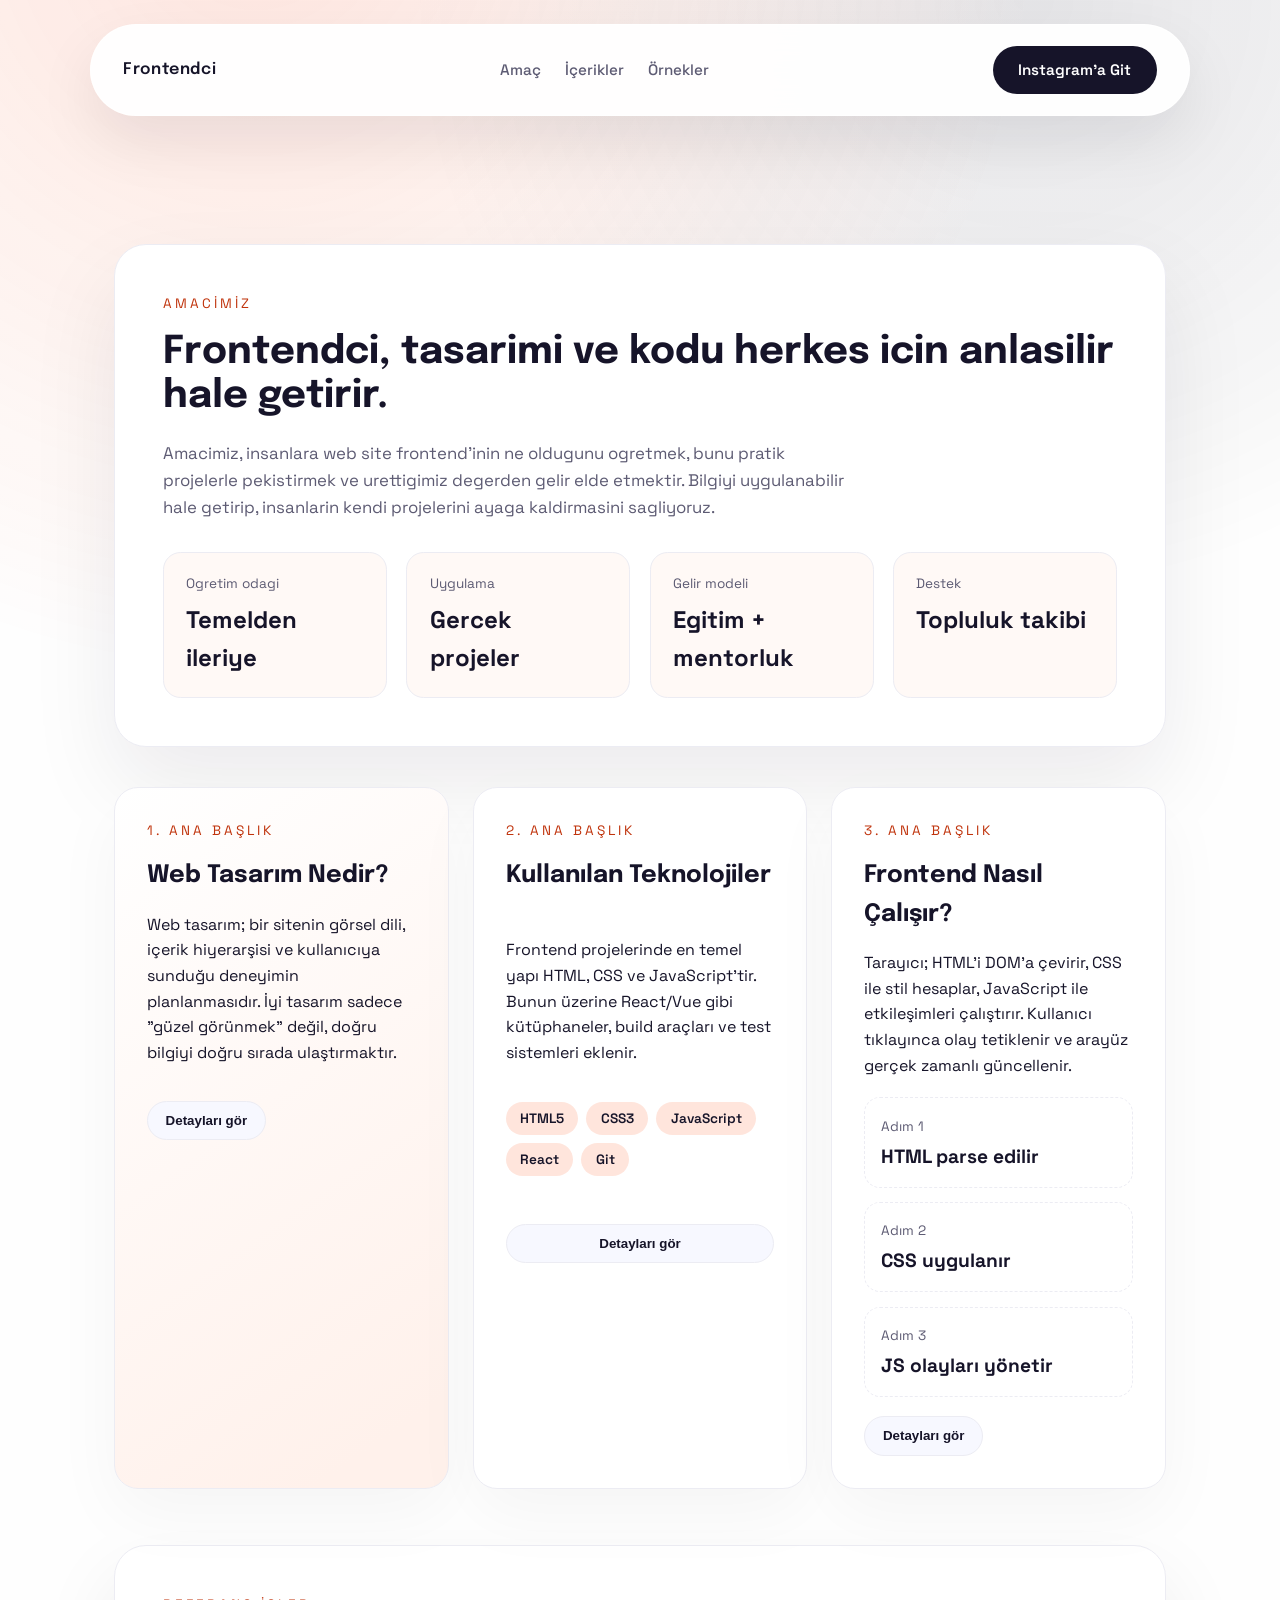
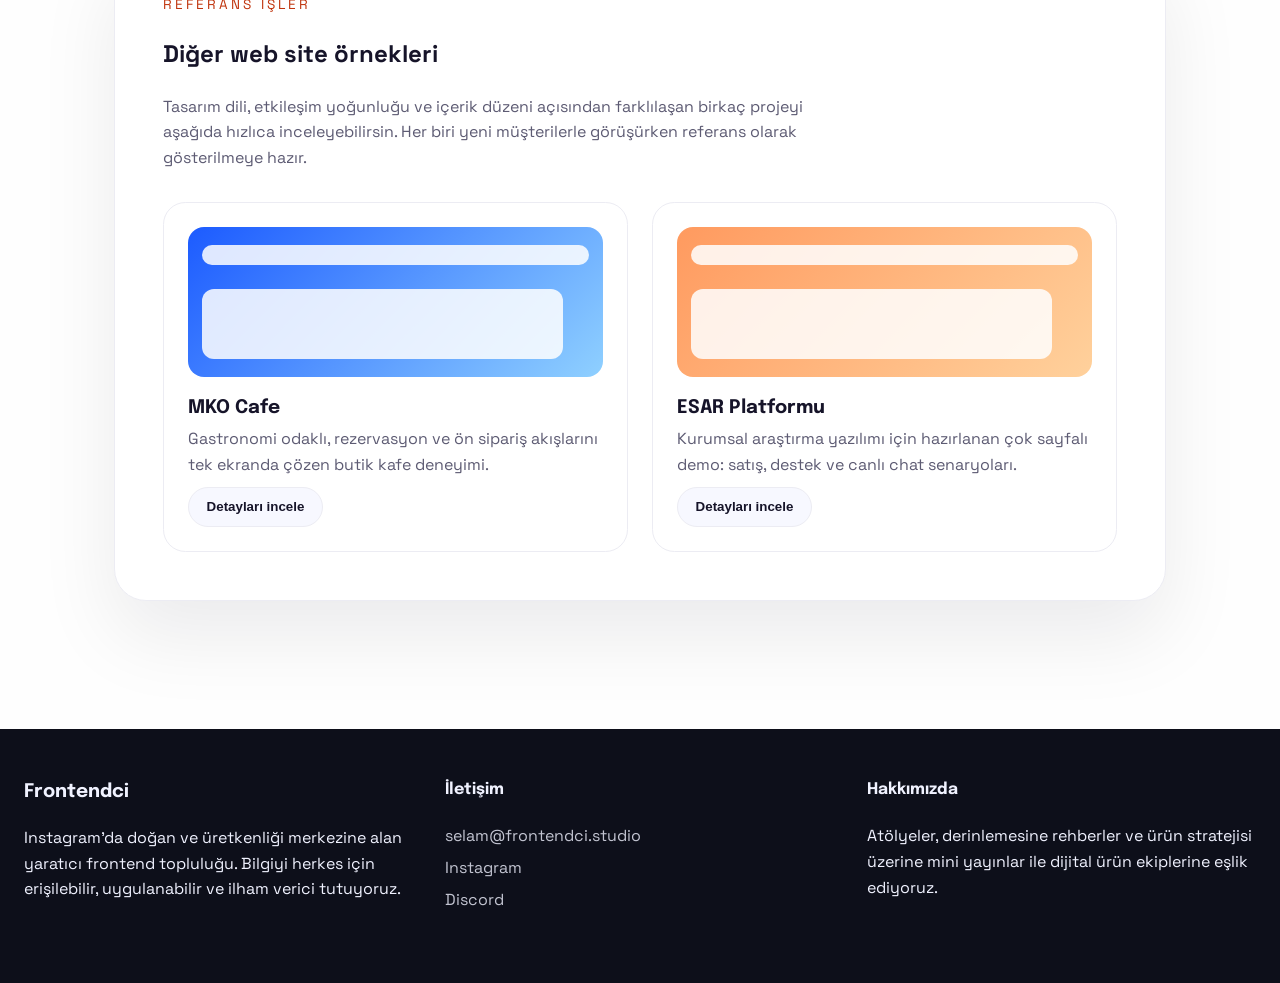
==== index.html @ 0455729c "ilk yükleme" ====
<!DOCTYPE html>
<html lang="tr">
  <head>
    <meta charset="UTF-8" />
    <meta name="viewport" content="width=device-width, initial-scale=1.0" />
    <title>Frontendci • Instagram Bilgi Sayfası</title>
    <link rel="preconnect" href="https://fonts.googleapis.com" />
    <link rel="preconnect" href="https://fonts.gstatic.com" crossorigin />
    <link
      href="https://fonts.googleapis.com/css2?family=Space+Grotesk:wght@400;500;600&family=Epilogue:wght@500;600&display=swap"
      rel="stylesheet"
    />
    <link rel="stylesheet" href="styles.css" />
    <script src="app.js" defer></script>
  </head>
  <body>
    <div class="page-background" aria-hidden="true"></div>
    <header class="site-header">
      <div class="logo-group" aria-label="Frontendci">
        <p class="logo-text">Frontendci</p>
      </div>
      <nav class="nav-links">
        <a href="#vizyon">Amaç</a>
        <a href="#icerik">İçerikler</a>
        <a href="#projeler">Örnekler</a>
      </nav>
      <a
        class="cta-button"
        href="https://www.instagram.com/frontendci"
        target="_blank"
        rel="noopener noreferrer"
      >
        Instagram'a Git
      </a>
    </header>

    <main>
      <section class="hero-card" id="vizyon">
        <p class="eyebrow">Amacimiz</p>
        <h1>Frontendci, tasarimi ve kodu herkes icin anlasilir hale getirir.</h1>
        <p class="lead">
          Amacimiz, insanlara web site frontend'inin ne oldugunu ogretmek, bunu pratik
          projelerle pekistirmek ve urettigimiz degerden gelir elde etmektir. Bilgiyi
          uygulanabilir hale getirip, insanlarin kendi projelerini ayaga kaldirmasini
          sagliyoruz.
        </p>
        <div class="metric-strip">
          <article>
            <span>Ogretim odagi</span>
            <strong>Temelden ileriye</strong>
          </article>
          <article>
            <span>Uygulama</span>
            <strong>Gercek projeler</strong>
          </article>
          <article>
            <span>Gelir modeli</span>
            <strong>Egitim + mentorluk</strong>
          </article>
          <article>
            <span>Destek</span>
            <strong>Topluluk takibi</strong>
          </article>
        </div>
      </section>

      <section class="info-grid" id="icerik">
        <article class="info-card highlight">
          <div class="card-head">
            <p class="eyebrow">1. Ana başlık</p>
            <h2>Web Tasarım Nedir?</h2>
          </div>
          <p>
            Web tasarım; bir sitenin görsel dili, içerik hiyerarşisi ve kullanıcıya sunduğu
            deneyimin planlanmasıdır. İyi tasarım sadece "güzel görünmek" değil, doğru bilgiyi
            doğru sırada ulaştırmaktır.
          </p>
          <button
            class="site-trigger info-trigger"
            data-title="Web Tasarım Nedir?"
            data-description="Web tasarım; tipografi, renk, boşluk, hiyerarşi ve etkileşim kararlarının birleşimidir."
            data-topics="Bilgi mimarisi: Kullanıcı neyi, hangi sırayla görmeli?|Görsel hiyerarşi: Başlık, alt başlık, CTA dengesi|Kullanıcı deneyimi: Hızlı anlaşılan, yönlendirici arayüz akışı"
            data-code-key="web-tasarim"
            data-demo="demos/web-tasarim/index.html"
          >
            Detayları gör
          </button>
        </article>

        <article class="info-card stack">
          <div class="card-head">
            <p class="eyebrow">2. Ana başlık</p>
            <h2>Kullanılan Teknolojiler</h2>
          </div>
          <p>
            Frontend projelerinde en temel yapı HTML, CSS ve JavaScript'tir. Bunun üzerine
            React/Vue gibi kütüphaneler, build araçları ve test sistemleri eklenir.
          </p>
          <div class="tag-rail">
            <span>HTML5</span>
            <span>CSS3</span>
            <span>JavaScript</span>
            <span>React</span>
            <span>Git</span>
          </div>
          <button
            class="site-trigger info-trigger"
            data-title="Kullanılan Teknolojiler"
            data-description="Modern frontend sürecinde kullanılan temel ve yardımcı teknolojilerin kısa özeti."
            data-topics="HTML: Sayfanın iskeleti ve semantik etiketler|CSS: Düzen, renk, responsive davranışlar|JavaScript: Etkileşim, veri yönetimi, olay akışları"
            data-code-key="teknolojiler"
            data-demo="demos/kullanilan-teknolojiler/index.html"
          >
            Detayları gör
          </button>
        </article>

        <article class="info-card" id="topluluk">
          <div class="card-head">
            <p class="eyebrow">3. Ana başlık</p>
            <h2>Frontend Nasıl Çalışır?</h2>
          </div>
          <p>
            Tarayıcı; HTML'i DOM'a çevirir, CSS ile stil hesaplar, JavaScript ile etkileşimleri
            çalıştırır. Kullanıcı tıklayınca olay tetiklenir ve arayüz gerçek zamanlı güncellenir.
          </p>
          <div class="status-board">
            <div>
              <span>Adım 1</span>
              <strong>HTML parse edilir</strong>
            </div>
            <div>
              <span>Adım 2</span>
              <strong>CSS uygulanır</strong>
            </div>
            <div>
              <span>Adım 3</span>
              <strong>JS olayları yönetir</strong>
            </div>
          </div>
          <button
            class="site-trigger info-trigger"
            data-title="Frontend Nasıl Çalışır?"
            data-description="Tarayıcıda bir sayfanın yüklenmesinden kullanıcı etkileşimine kadar geçen sürecin özeti."
            data-topics="DOM oluşturma: HTML etiketleri ağaca dönüştürülür|Render aşaması: CSS ile kutu modeli ve yerleşim hesaplanır|Etkileşim: JavaScript olay dinleyicileriyle arayüz güncellenir"
            data-code-key="frontend-calisma"
            data-demo="demos/frontend-nasil-calisir/index.html"
          >
            Detayları gör
          </button>
        </article>
      </section>

      <section class="portfolio" id="projeler">
        <header>
          <p class="eyebrow">Referans işler</p>
          <h2>Diğer web site örnekleri</h2>
          <p class="portfolio-lead">
            Tasarım dili, etkileşim yoğunluğu ve içerik düzeni açısından farklılaşan
            birkaç projeyi aşağıda hızlıca inceleyebilirsin. Her biri yeni müşterilerle
            görüşürken referans olarak gösterilmeye hazır.
          </p>
        </header>
        <div class="portfolio-grid">
          <article class="site-card">
            <div class="site-shot gradient-one" aria-hidden="true"></div>
            <div>
              <h3>MKO Cafe</h3>
              <p>
                Gastronomi odaklı, rezervasyon ve ön sipariş akışlarını tek ekranda çözen butik kafe deneyimi.
              </p>
              <button
                class="site-trigger"
                data-title="MKO Cafe"
                data-description="Ön sipariş destekli rezervasyon formu, cam efektli kartlar ve geniş menü akışıyla premium kafe sunumu."
                data-src="projects/mko-cafe/index.html"
              >
                Detayları incele
              </button>
            </div>
          </article>
          <article class="site-card">
            <div class="site-shot gradient-two" aria-hidden="true"></div>
            <div>
              <h3>ESAR Platformu</h3>
              <p>
                Kurumsal araştırma yazılımı için hazırlanan çok sayfalı demo: satış, destek ve canlı chat senaryoları.
              </p>
              <button
                class="site-trigger"
                data-title="ESAR Platformu"
                data-description="Çok sayfalı SaaS tanıtımı, fiyatlandırma kartları ve canlı destek widget'ıyla birlikte geliyor."
                data-src="projects/esar/esar.html"
              >
                Detayları incele
              </button>
            </div>
          </article>
        </div>
      </section>

      <div class="site-modal" aria-hidden="true">
        <div class="site-modal__backdrop" data-close-modal></div>
        <div class="site-modal__dialog" role="dialog" aria-modal="true" aria-labelledby="site-modal-title" tabindex="-1">
          <button class="site-modal__close" aria-label="Pencereyi kapat" data-close-modal>&times;</button>
          <div class="site-modal__info">
            <p class="eyebrow">Canlı önizleme</p>
            <h3 id="site-modal-title">Örnek başlık</h3>
            <p id="site-modal-description">Bu alan tıklanan karttan gelen açıklamayla güncellenir.</p>
          </div>
          <div class="site-modal__frame">
            <iframe src="" title="Site örneği" loading="lazy"></iframe>
          </div>
        </div>
      </div>

      <div class="info-modal" aria-hidden="true">
        <div class="info-modal__backdrop" data-close-info></div>
        <div class="info-modal__dialog" role="dialog" aria-modal="true" aria-labelledby="info-modal-title" tabindex="-1">
          <button class="info-modal__close" aria-label="Bilgi kartını kapat" data-close-info>&times;</button>
          <p class="eyebrow">Frontend bilgi kartı</p>
          <h3 id="info-modal-title">Kart Başlığı</h3>
          <p id="info-modal-description">Kart açıklaması burada görünecek.</p>
          <ul id="info-modal-list"></ul>
          <div class="info-modal__code-wrap">
            <h4>Ornek Kod</h4>
            <pre><code id="info-modal-code"></code></pre>
          </div>
          <div class="info-modal__demo-wrap">
            <h4>Canli Onizleme</h4>
            <iframe id="info-modal-demo" src="" title="Kod onizleme" loading="lazy"></iframe>
          </div>
        </div>
      </div>
    </main>

    <footer class="site-footer">
      <div>
        <h3>Frontendci</h3>
        <p>
          Instagram'da doğan ve üretkenliği merkezine alan yaratıcı frontend topluluğu.
          Bilgiyi herkes için erişilebilir, uygulanabilir ve ilham verici tutuyoruz.
        </p>
      </div>
      <div>
        <h4>İletişim</h4>
        <a href="mailto:selam@frontendci.studio">selam@frontendci.studio</a>
        <a href="https://www.instagram.com/frontendci" target="_blank" rel="noopener noreferrer"
          >Instagram</a
        >
        <a href="https://discord.gg/" target="_blank" rel="noopener noreferrer">Discord</a>
      </div>
      <div>
        <h4>Hakkımızda</h4>
        <p>
          Atölyeler, derinlemesine rehberler ve ürün stratejisi üzerine mini yayınlar ile
          dijital ürün ekiplerine eşlik ediyoruz.
        </p>
      </div>
    </footer>
  </body>
</html>
---- styles.css ----
:root {
  --page-bg: #fefefe;
  --ink: #161429;
  --muted: #5d5b73;
  --accent: #ff5b2e;
  --accent-soft: #ffe5dc;
  --accent-dark: #c0340d;
  --card: #ffffff;
  --border: #ececf3;
  --shadow: 0 40px 90px rgba(21, 17, 40, 0.08);
  --radius-xl: 2rem;
}

* {
  box-sizing: border-box;
}

body {
  margin: 0;
  min-height: 100vh;
  font-family: "Space Grotesk", "Epilogue", sans-serif;
  background: var(--page-bg);
  color: var(--ink);
  line-height: 1.6;
  overflow-x: hidden;
}

.page-background {
  position: fixed;
  inset: 0;
  background:
    radial-gradient(circle at 20% -10%, rgba(255, 91, 46, 0.17), transparent 55%),
    radial-gradient(circle at 80% 0%, rgba(22, 20, 41, 0.12), transparent 45%);
  opacity: 0.9;
  z-index: 0;
  pointer-events: none;
  animation: ambientGlow 24s ease-in-out infinite;
}

main {
  position: relative;
  z-index: 1;
  width: min(1100px, 100%);
  margin: 8rem auto 4rem;
  padding: 0 1.5rem 4rem;
}

.site-header {
  position: sticky;
  top: 0;
  z-index: 2;
  display: flex;
  align-items: center;
  justify-content: space-between;
  padding: 1.3rem 2rem;
  margin: 1.5rem auto 0;
  width: min(1100px, 100%);
  border-radius: 999px;
  background: rgba(255, 255, 255, 0.94);
  border: 1px solid rgba(255, 255, 255, 0.6);
  box-shadow: 0 25px 60px rgba(15, 11, 29, 0.08);
  -webkit-backdrop-filter: blur(18px);
  backdrop-filter: blur(18px);
  transition: padding 0.25s ease, transform 0.25s ease, width 0.25s ease;
}

body.modal-open .site-header {
  width: min(980px, 92%);
  padding: 0.75rem 1.2rem;
  transform: scale(0.92);
}

body.modal-open .logo-text {
  font-size: 0.9rem;
}

body.modal-open .nav-links {
  gap: 1rem;
  font-size: 0.84rem;
}

body.modal-open .cta-button {
  padding: 0.58rem 1.2rem;
  font-size: 0.82rem;
}

.logo-group {
  display: inline-flex;
  align-items: center;
  gap: 0.65rem;
  font-family: "Epilogue", sans-serif;
  font-weight: 600;
  letter-spacing: 0.04em;
}

.logo-text {
  margin: 0;
  font-size: 1rem;
}

.nav-links {
  display: flex;
  gap: 1.5rem;
  font-size: 0.95rem;
}

.nav-links a {
  text-decoration: none;
  color: var(--muted);
  font-weight: 500;
  transition: color 0.2s ease;
}

.nav-links a:hover {
  color: var(--accent);
}

.cta-button {
  padding: 0.75rem 1.6rem;
  border-radius: 999px;
  background: var(--ink);
  color: #fff;
  text-decoration: none;
  font-weight: 600;
  font-size: 0.95rem;
  transition: transform 0.2s ease, background 0.2s ease;
}

.cta-button:hover {
  transform: translateY(-1px);
  background: var(--accent);
}

.hero-card {
  background: var(--card);
  border-radius: var(--radius-xl);
  padding: 3rem;
  box-shadow: var(--shadow);
  border: 1px solid var(--border);
  margin-top: 2rem;
  animation: floatCard 18s ease-in-out infinite;
}

.eyebrow {
  font-size: 0.85rem;
  letter-spacing: 0.22em;
  text-transform: uppercase;
  color: var(--accent-dark);
  margin: 0 0 1rem;
}

h1 {
  font-family: "Epilogue", sans-serif;
  font-size: clamp(2rem, 3vw, 3.3rem);
  line-height: 1.15;
  margin: 0 0 1.3rem;
}

.lead {
  max-width: 62ch;
  font-size: 1.05rem;
  color: var(--muted);
}

.metric-strip {
  display: grid;
  grid-template-columns: repeat(auto-fit, minmax(160px, 1fr));
  gap: 1.2rem;
  margin-top: 2rem;
}

.metric-strip article {
  padding: 1.2rem 1.4rem;
  border: 1px solid var(--border);
  border-radius: 1.1rem;
  background: #fff9f6;
}

.metric-strip span {
  display: block;
  font-size: 0.85rem;
  color: var(--muted);
}

.metric-strip strong {
  display: block;
  font-size: 1.5rem;
  margin-top: 0.4rem;
}

.info-grid {
  display: grid;
  grid-template-columns: repeat(auto-fit, minmax(280px, 1fr));
  gap: 1.5rem;
  margin-top: 2.5rem;
}

.info-card {
  background: var(--card);
  border-radius: 1.5rem;
  padding: 2rem;
  border: 1px solid var(--border);
  box-shadow: 0 25px 70px rgba(19, 17, 35, 0.04);
}

.info-card .info-trigger {
  margin-top: 1.2rem;
}

.info-card.highlight {
  background: linear-gradient(145deg, var(--card), #fff1eb 90%);
}

.info-card.stack {
  display: flex;
  flex-direction: column;
  gap: 1rem;
}

.card-head h2 {
  margin: 0 0 0.6rem;
  font-family: "Epilogue", sans-serif;
}

ul {
  padding-left: 1rem;
  margin: 1rem 0 0;
  color: var(--muted);
}

li + li {
  margin-top: 0.5rem;
}

.tag-rail {
  display: flex;
  flex-wrap: wrap;
  gap: 0.5rem;
  margin: 0.3rem 0 0.8rem;
}

.tag-rail span {
  padding: 0.35rem 0.9rem;
  border-radius: 999px;
  background: var(--accent-soft);
  font-size: 0.85rem;
  font-weight: 600;
}

.status-board {
  display: grid;
  gap: 0.9rem;
  margin-top: 1.2rem;
}

.status-board div {
  border: 1px dashed var(--border);
  border-radius: 1rem;
  padding: 0.9rem 1rem;
}

.status-board span {
  font-size: 0.85rem;
  color: var(--muted);
}

.status-board strong {
  display: block;
  font-size: 1.2rem;
  margin-top: 0.2rem;
}

.site-footer {
  position: relative;
  z-index: 1;
  width: 100%;
  padding: 3rem 1.5rem 4rem;
  background: #0d0f1a;
  color: #f0f2ff;
  display: grid;
  gap: 2rem;
  grid-template-columns: repeat(auto-fit, minmax(220px, 1fr));
  transition: opacity 0.25s ease, visibility 0.25s ease, transform 0.25s ease;
}

body.modal-open .site-footer {
  opacity: 0;
  visibility: hidden;
  pointer-events: none;
  transform: translateY(10px);
}

.site-footer h3,
.site-footer h4 {
  margin-top: 0;
  font-family: "Epilogue", sans-serif;
}

.site-footer a {
  display: block;
  color: #f0f2ff;
  text-decoration: none;
  margin-bottom: 0.4rem;
  opacity: 0.8;
  transition: opacity 0.2s ease;
}

.site-footer a:hover {
  opacity: 1;
}

.portfolio {
  margin-top: 3.5rem;
  background: var(--card);
  border-radius: var(--radius-xl);
  padding: 3rem;
  border: 1px solid var(--border);
  box-shadow: 0 35px 80px rgba(15, 11, 29, 0.08);
}

.portfolio header {
  max-width: 640px;
}

.portfolio-lead {
  color: var(--muted);
  margin-top: 0.6rem;
}

.portfolio-grid {
  display: grid;
  grid-template-columns: repeat(auto-fit, minmax(240px, 1fr));
  gap: 1.5rem;
  margin-top: 2rem;
}

.site-card {
  display: flex;
  flex-direction: column;
  gap: 1rem;
  padding: 1.5rem;
  border-radius: 1.4rem;
  border: 1px solid var(--border);
  background: #fff;
}

.site-shot {
  width: 100%;
  height: 150px;
  border-radius: 1rem;
  background: linear-gradient(135deg, #d7ddff, #f8f0ff);
  position: relative;
  overflow: hidden;
}

.site-shot::after,
.site-shot::before {
  content: "";
  position: absolute;
  border-radius: 12px;
  background: rgba(255, 255, 255, 0.85);
}

.site-shot::before {
  top: 18px;
  left: 14px;
  right: 14px;
  height: 20px;
}

.site-shot::after {
  bottom: 18px;
  left: 14px;
  right: 40px;
  height: 70px;
}

.gradient-one {
  background: linear-gradient(135deg, #1c5bff, #8fd0ff);
}

.gradient-two {
  background: linear-gradient(135deg, #ff9a5f, #ffd19c);
}

.gradient-three {
  background: linear-gradient(135deg, #7d5bff, #c89dff);
}

.site-card h3 {
  margin: 0 0 0.2rem;
  font-family: "Epilogue", sans-serif;
}

.site-card p {
  margin: 0 0 0.6rem;
  color: var(--muted);
}

.site-trigger {
  display: inline-flex;
  align-items: center;
  justify-content: center;
  padding: 0.7rem 1.1rem;
  border-radius: 999px;
  border: 1px solid var(--border);
  background: #f7f8ff;
  color: var(--ink);
  font-weight: 600;
  cursor: pointer;
  transition: transform 0.2s ease, box-shadow 0.2s ease;
}

.site-trigger:hover {
  transform: translateY(-1px);
  box-shadow: 0 12px 30px rgba(10, 6, 24, 0.12);
}

.site-modal {
  position: fixed;
  inset: 0;
  display: none;
  align-items: center;
  justify-content: center;
  z-index: 5;
}

.site-modal.is-active {
  display: flex;
}

.site-modal__backdrop {
  position: absolute;
  inset: 0;
  background: rgba(10, 6, 24, 0.55);
  -webkit-backdrop-filter: blur(8px);
  backdrop-filter: blur(8px);
}

.site-modal__dialog {
  position: relative;
  width: min(1100px, 92%);
  max-height: 90vh;
  padding: 2rem;
  border-radius: 1.8rem;
  background: #fff;
  box-shadow: 0 45px 120px rgba(7, 4, 18, 0.35);
  display: grid;
  grid-template-columns: minmax(220px, 320px) 1fr;
  gap: 2rem;
  z-index: 1;
  overflow: auto;
}

.site-modal__info {
  display: flex;
  flex-direction: column;
  gap: 0.5rem;
}

.site-modal__frame {
  border-radius: 1.2rem;
  border: 1px solid var(--border);
  overflow: hidden;
  background: #0e111d;
  height: min(70vh, 720px);
}

.site-modal__frame iframe {
  width: 100%;
  height: 100%;
  min-height: 420px;
  border: 0;
}

.site-modal__close {
  position: absolute;
  top: 1rem;
  right: 1rem;
  width: 38px;
  height: 38px;
  border: none;
  border-radius: 50%;
  background: rgba(0, 0, 0, 0.06);
  font-size: 1.4rem;
  cursor: pointer;
}

body.modal-open {
  overflow: hidden;
}

.info-modal {
  position: fixed;
  inset: 0;
  display: none;
  align-items: center;
  justify-content: center;
  z-index: 5;
}

.info-modal.is-active {
  display: flex;
}

.info-modal__backdrop {
  position: absolute;
  inset: 0;
  background: rgba(10, 6, 24, 0.55);
  -webkit-backdrop-filter: blur(8px);
  backdrop-filter: blur(8px);
}

.info-modal__dialog {
  position: relative;
  width: min(980px, 94%);
  max-height: 90vh;
  padding: 2.2rem;
  border-radius: 1.8rem;
  background: #fff;
  box-shadow: 0 45px 120px rgba(7, 4, 18, 0.35);
  z-index: 1;
  display: grid;
  gap: 1rem;
  overflow: auto;
}

.info-modal__dialog ul {
  margin: 0;
  padding-left: 1.1rem;
  color: var(--muted);
  line-height: 1.5;
}

.info-modal__code-wrap,
.info-modal__demo-wrap {
  border: 1px solid var(--border);
  border-radius: 1rem;
  padding: 1rem;
  background: #fbfcff;
}

.info-modal__code-wrap h4,
.info-modal__demo-wrap h4 {
  margin: 0 0 0.7rem;
  font-family: "Epilogue", sans-serif;
}

.info-modal__code-wrap pre {
  margin: 0;
  overflow: auto;
  background: #121522;
  color: #f4f7ff;
  padding: 1rem;
  border-radius: 0.8rem;
  font-size: 0.86rem;
  line-height: 1.45;
}

.info-modal__demo-wrap iframe {
  width: 100%;
  min-height: 260px;
  border: 1px solid var(--border);
  border-radius: 0.8rem;
  background: #fff;
}

.info-modal__close {
  position: absolute;
  top: 1rem;
  right: 1rem;
  width: 38px;
  height: 38px;
  border: none;
  border-radius: 50%;
  background: rgba(0, 0, 0, 0.06);
  font-size: 1.4rem;
  cursor: pointer;
}

@media (max-width: 900px) {
  .site-modal__dialog {
    grid-template-columns: 1fr;
    width: min(600px, 94%);
    padding: 1.5rem;
  }

  .site-modal__frame iframe {
    min-height: 320px;
  }

  .info-modal__dialog {
    width: min(640px, 95%);
    padding: 1.5rem;
  }
}

@keyframes floatCard {
  0% {
    transform: translateY(0px);
  }
  50% {
    transform: translateY(-8px);
  }
  100% {
    transform: translateY(0px);
  }
}

@keyframes ambientGlow {
  0% {
    transform: translateX(0px);
  }
  50% {
    transform: translateX(-40px);
  }
  100% {
    transform: translateX(0px);
  }
}

@media (max-width: 768px) {
  .site-header {
    flex-wrap: wrap;
    gap: 1rem;
    border-radius: 1.2rem;
  }

  .nav-links {
    width: 100%;
    justify-content: center;
  }

  .hero-card {
    padding: 2.2rem;
  }
}
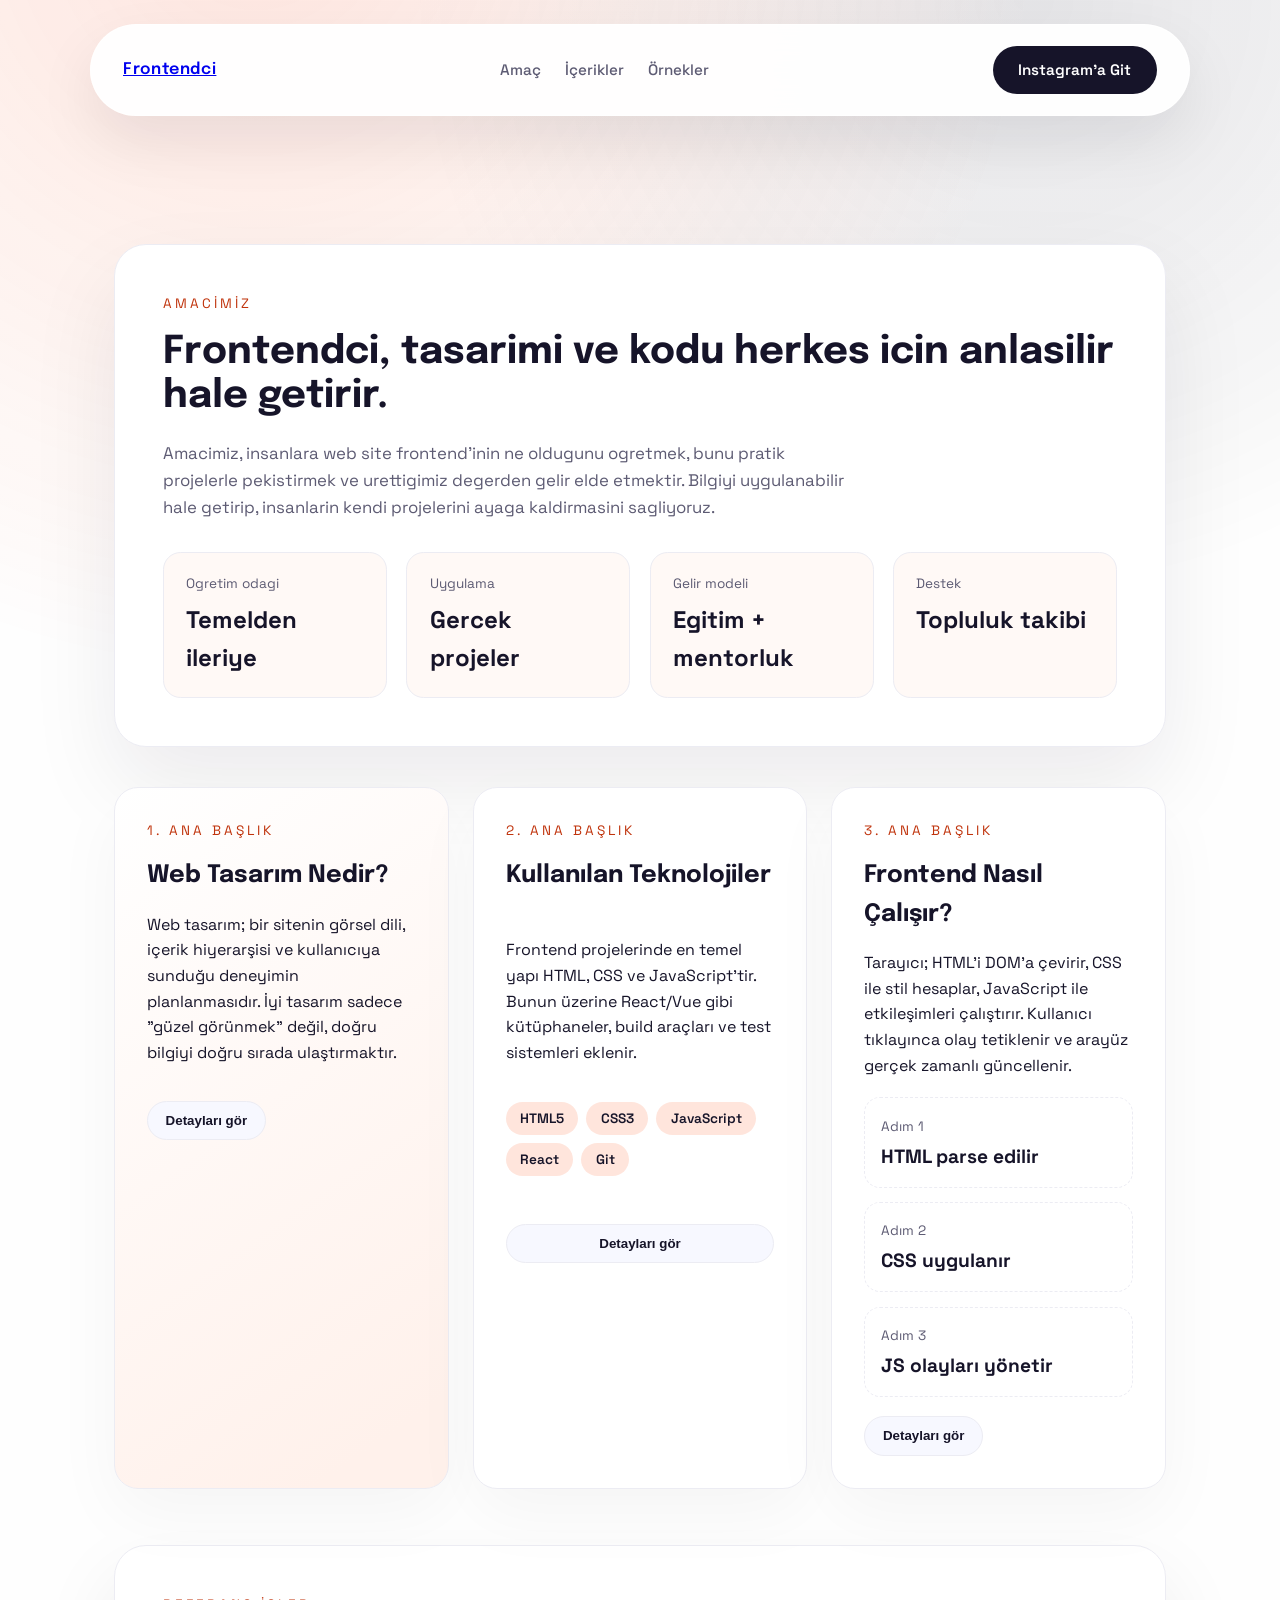
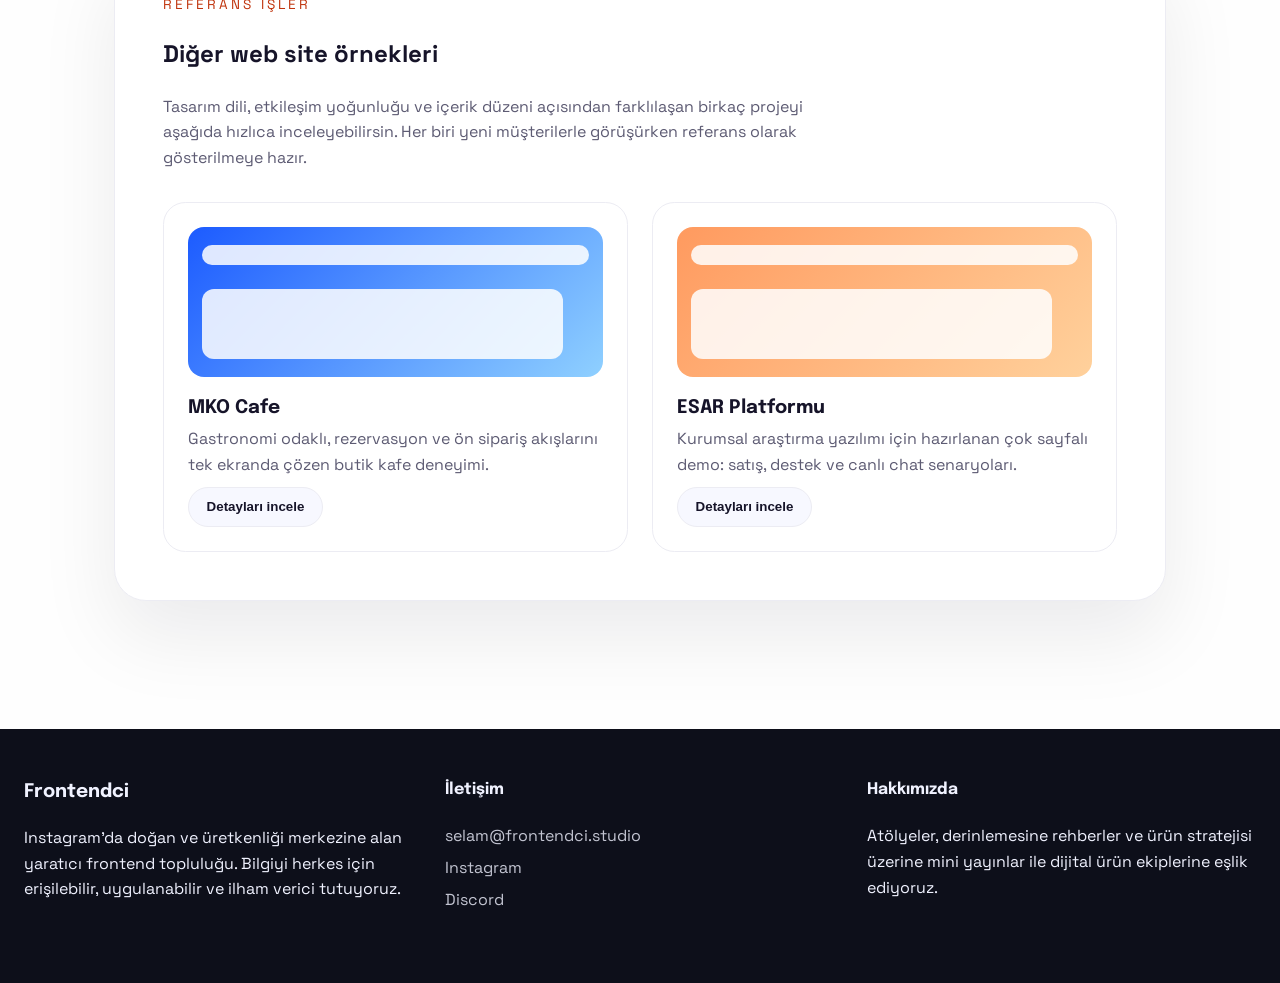
==== commit c4715704: "site güncelleme" ====
--- a/index.html
+++ b/index.html
@@ -16,9 +16,9 @@
   <body>
     <div class="page-background" aria-hidden="true"></div>
     <header class="site-header">
-      <div class="logo-group" aria-label="Frontendci">
-        <p class="logo-text">Frontendci</p>
-      </div>
+      <a class="logo-group" href="#vizyon" aria-label="Frontendci anasayfa">
+        <span class="logo-text">Frontendci</span>
+      </a>
       <nav class="nav-links">
         <a href="#vizyon">Amaç</a>
         <a href="#icerik">İçerikler</a>
--- a/styles.css
+++ b/styles.css
@@ -624,14 +624,46 @@
     flex-wrap: wrap;
     gap: 1rem;
     border-radius: 1.2rem;
+    padding: 1rem 1.2rem;
+    align-items: flex-start;
+  }
+
+  .logo-group {
+    width: 100%;
+    justify-content: center;
   }
 
   .nav-links {
     width: 100%;
     justify-content: center;
+    flex-wrap: wrap;
+    font-size: 0.9rem;
+  }
+
+  .cta-button {
+    width: 100%;
+    text-align: center;
   }
 
   .hero-card {
     padding: 2.2rem;
   }
-}
+
+  body.modal-open .site-header {
+    opacity: 0;
+    visibility: hidden;
+    pointer-events: none;
+  }
+
+  .site-modal,
+  .info-modal {
+    align-items: flex-start;
+    padding: 6.5rem 1rem 2rem;
+  }
+
+  .site-modal__dialog,
+  .info-modal__dialog {
+    width: 100%;
+    max-height: calc(100vh - 8.5rem);
+  }
+}
